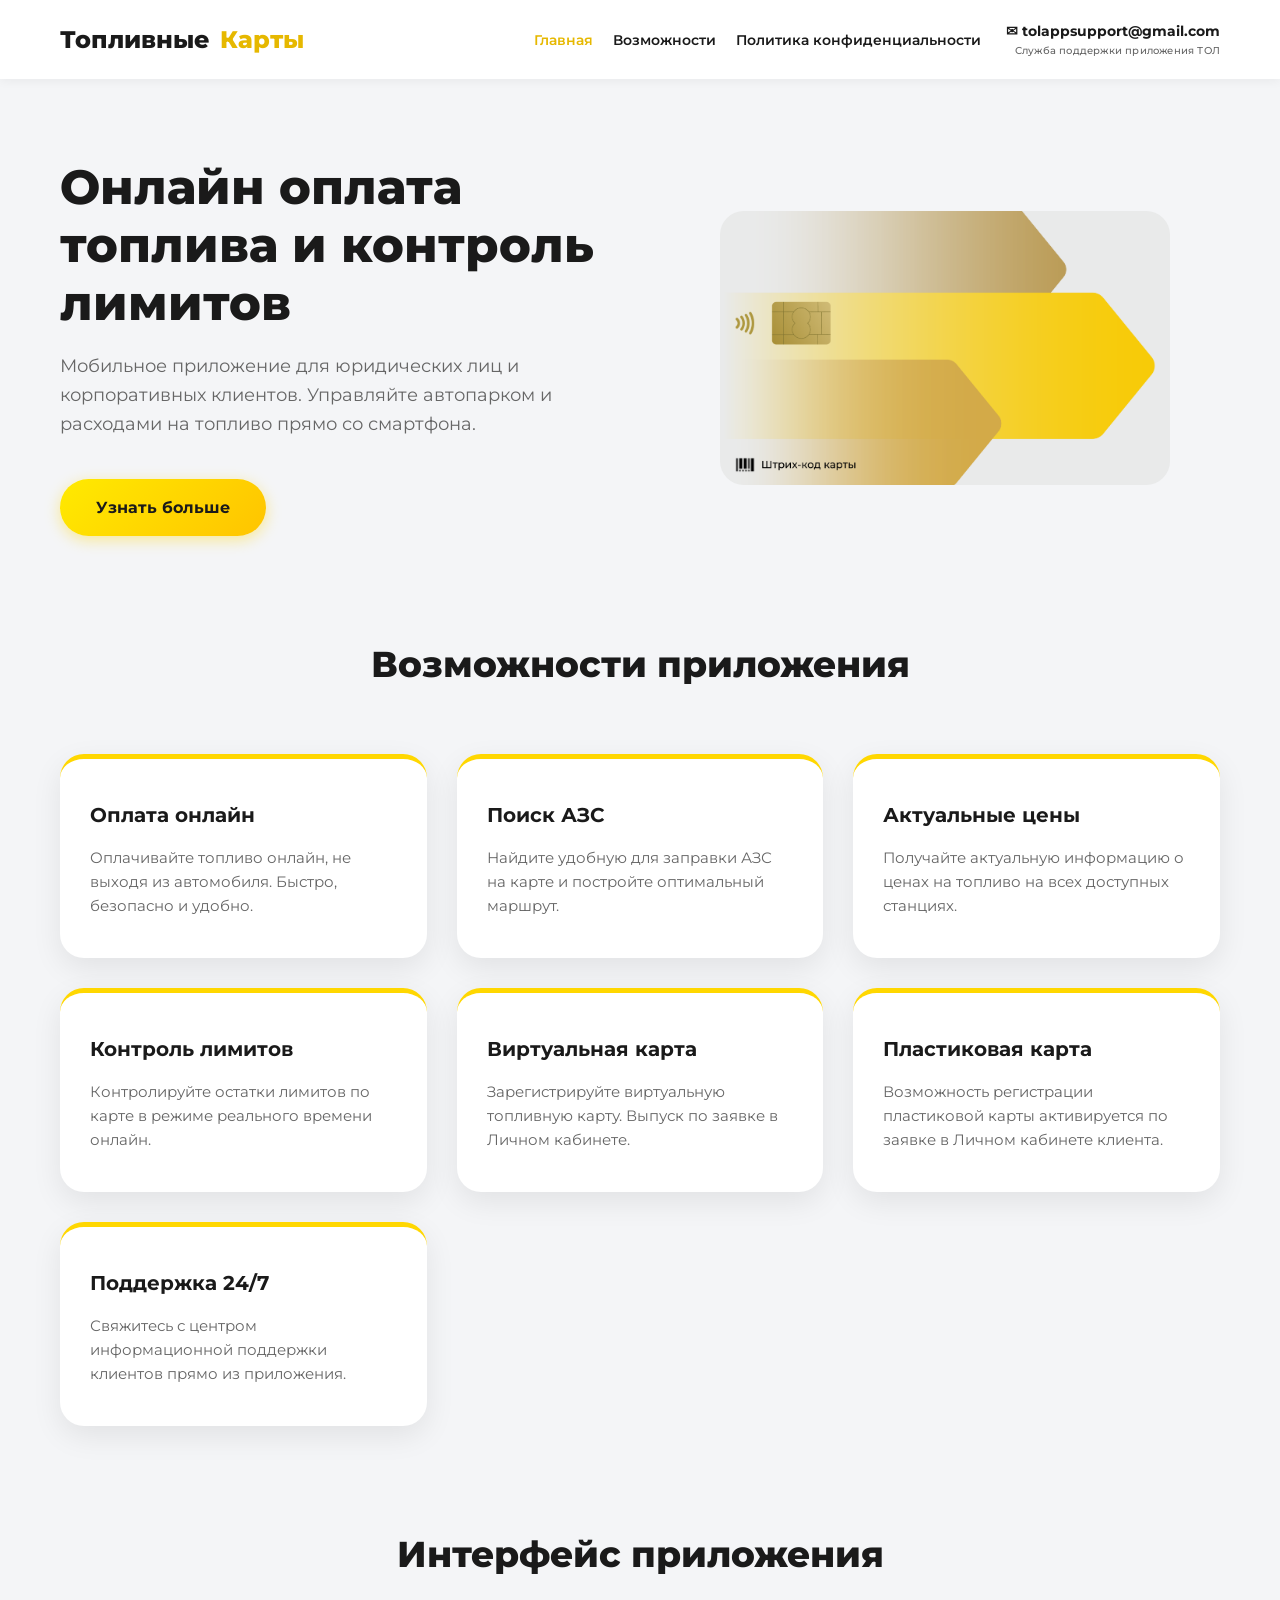
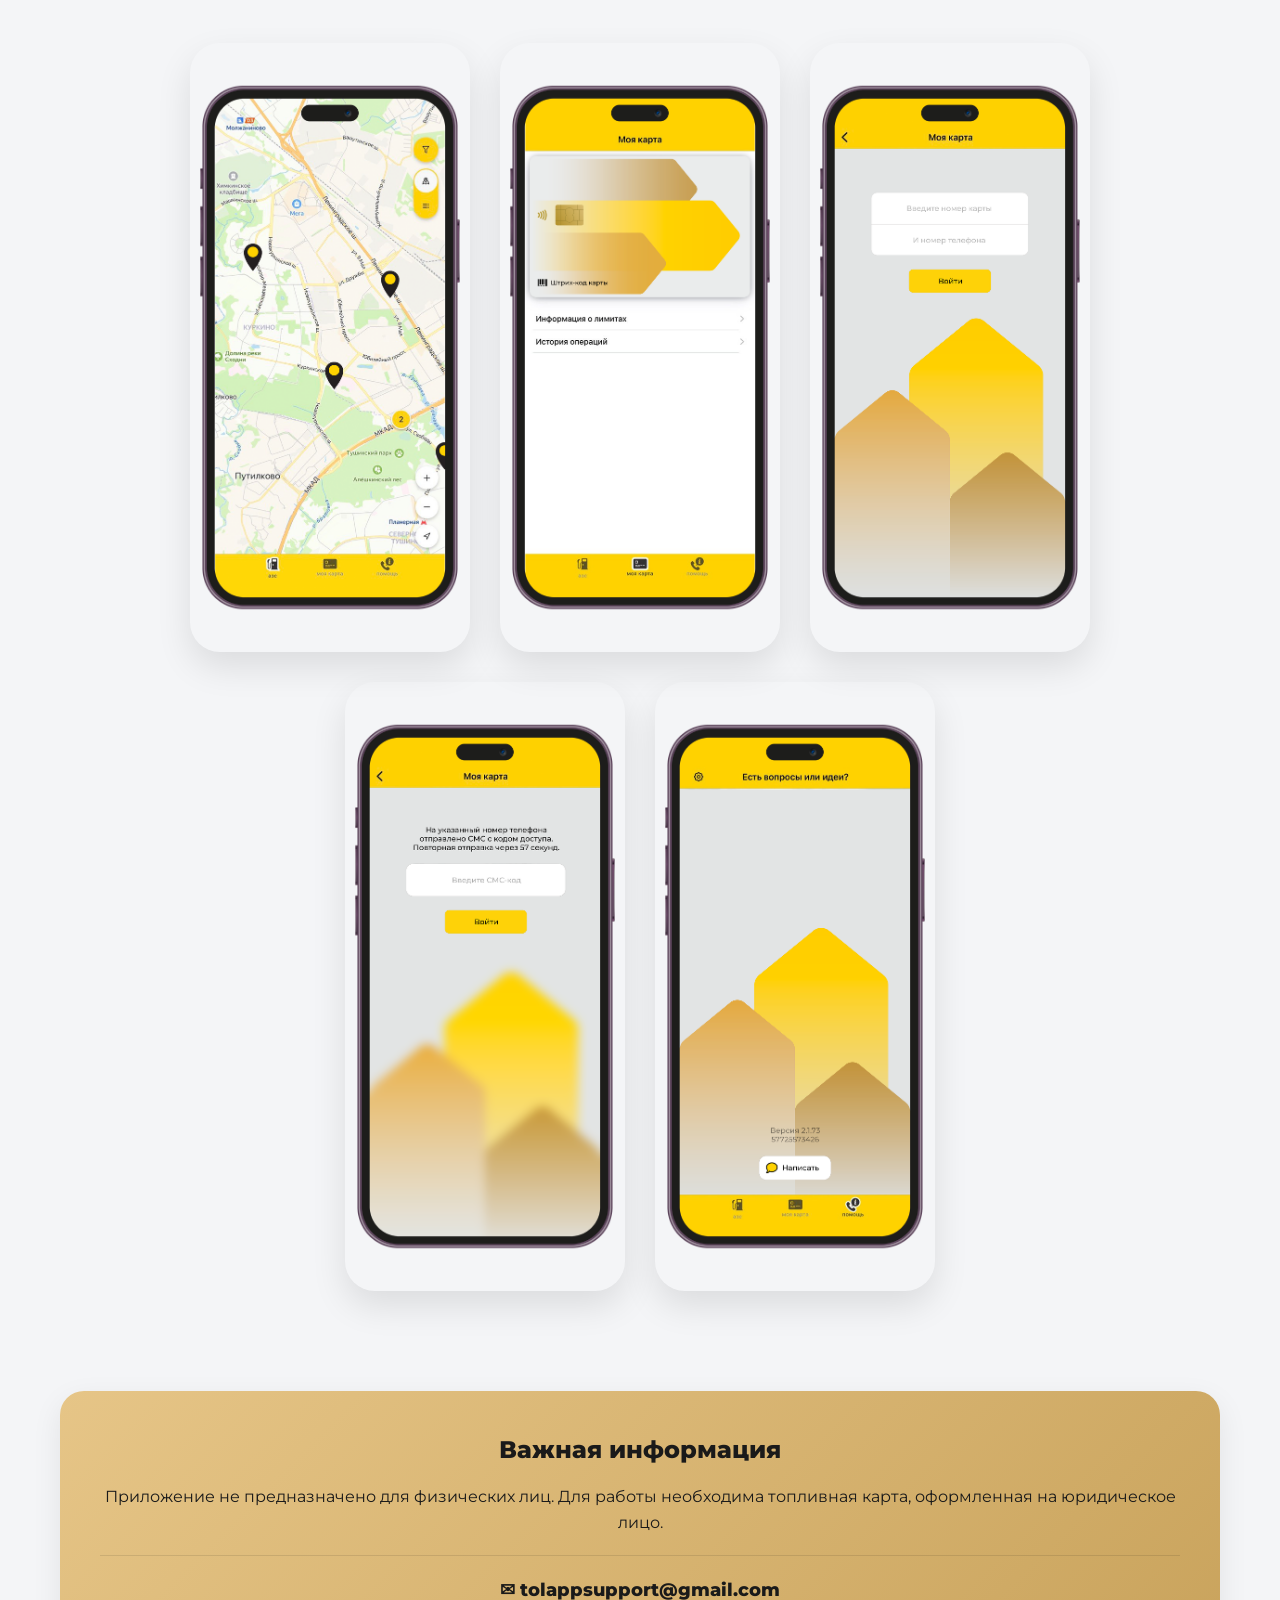
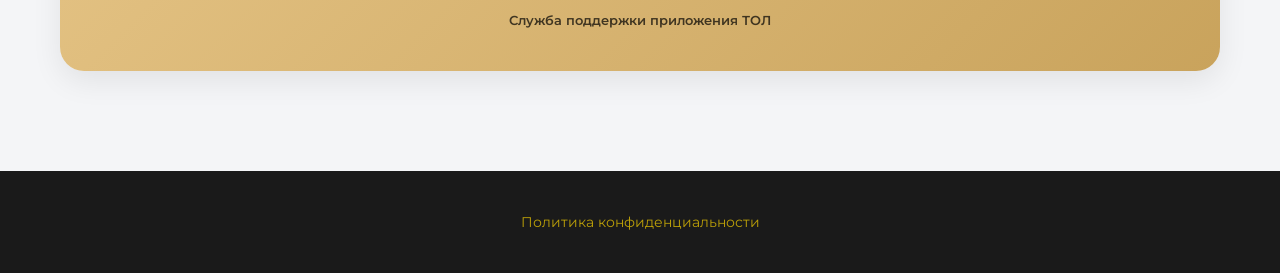
==== index.html @ 54d45ea9 "Add files via upload" ====
<!DOCTYPE html>
<html lang="ru">
<head>
    <meta charset="UTF-8">
    <meta name="viewport" content="width=device-width, initial-scale=1.0">
    <title>Топливные карты для бизнеса | Мобильное приложение</title>
    <link rel="stylesheet" href="style.css">
    <style>
        /* Стили для блока контактов в шапке */
        .header-contact {
            display: flex;
            flex-direction: column;
            align-items: flex-end;
            text-decoration: none;
            color: var(--text-dark);
            transition: color 0.3s;
            white-space: nowrap; /* Запрет переноса строк */
        }
        .header-contact:hover .contact-email {
            color: #E6B800;
        }
        .contact-email {
            font-weight: 700;
            font-size: 14px; /* Уменьшен размер */
            transition: color 0.3s;
        }
        .contact-subtext {
            font-size: 10px; /* Уменьшен размер */
            color: var(--text-muted);
            font-weight: 500;
            margin-top: 1px;
            letter-spacing: 0.2px;
        }
        
        /* Стили для блока поддержки внизу страницы */
        .support-section {
            margin-top: 20px;
            padding-top: 20px;
            border-top: 1px solid rgba(0, 0, 0, 0.1);
            display: flex;
            flex-direction: column;
            align-items: center;
            gap: 5px;
            white-space: nowrap; /* Запрет переноса строк */
        }
        .support-link {
            font-size: 18px; /* Немного уменьшен */
            font-weight: 800;
            color: var(--text-dark);
            text-decoration: none;
            display: flex;
            align-items: center;
            gap: 8px;
            transition: color 0.3s;
        }
        .support-link:hover {
            color: #b38f00; 
        }
        .support-text {
            font-size: 13px; /* Немного уменьшен */
            font-weight: 600;
            color: rgba(0, 0, 0, 0.7);
        }

        /* Адаптив для мобильных */
        @media (max-width: 900px) {
            .header-contact {
                display: none; 
            }
            .support-link {
                font-size: 16px;
            }
        }
        
        /* Навигация: уменьшаем отступы, чтобы всё влезло */
        .nav-links {
            gap: 20px; 
        }
        .nav-links a {
            font-size: 14px;
        }
    </style>
</head>
<body>

    <header>
        <nav>
            <a href="index.html" class="logo">Топливные <span>Карты</span></a>
            
            <div style="display: flex; align-items: center; gap: 25px;">
                <div class="nav-links">
                    <a href="index.html" class="active">Главная</a>
                    <a href="index.html#features">Возможности</a>
                    <a href="privacy.html">Политика конфиденциальности</a>
                </div>
                <!-- Блок контактов поддержки в шапке -->
                <a href="mailto:tolappsupport@gmail.com" class="header-contact" title="Написать в службу поддержки">
                    <span class="contact-email">✉ tolappsupport@gmail.com</span>
                    <span class="contact-subtext">Служба поддержки приложения ТОЛ</span>
                </a>
            </div>
        </nav>
    </header>

    <main>
        <!-- Hero Section -->
        <section class="hero">
            <div class="hero-content">
                <h1>Онлайн оплата топлива и контроль лимитов</h1>
                <p>Мобильное приложение для юридических лиц и корпоративных клиентов. Управляйте автопарком и расходами на топливо прямо со смартфона.</p>
                <a href="#features" class="btn">Узнать больше</a>
            </div>
            <div class="hero-image">
                <img src="card.png" alt="Топливная карта">
            </div>
        </section>

        <!-- Features Section -->
        <section id="features" class="container">
            <h2 class="section-title">Возможности приложения</h2>
            <div class="features-grid">
                <div class="feature-card">
                    <h3>Оплата онлайн</h3>
                    <p>Оплачивайте топливо онлайн, не выходя из автомобиля. Быстро, безопасно и удобно.</p>
                </div>
                <div class="feature-card">
                    <h3>Поиск АЗС</h3>
                    <p>Найдите удобную для заправки АЗС на карте и постройте оптимальный маршрут.</p>
                </div>
                <div class="feature-card">
                    <h3>Актуальные цены</h3>
                    <p>Получайте актуальную информацию о ценах на топливо на всех доступных станциях.</p>
                </div>
                <div class="feature-card">
                    <h3>Контроль лимитов</h3>
                    <p>Контролируйте остатки лимитов по карте в режиме реального времени онлайн.</p>
                </div>
                <div class="feature-card">
                    <h3>Виртуальная карта</h3>
                    <p>Зарегистрируйте виртуальную топливную карту. Выпуск по заявке в Личном кабинете.</p>
                </div>
                <div class="feature-card">
                    <h3>Пластиковая карта</h3>
                    <p>Возможность регистрации пластиковой карты активируется по заявке в Личном кабинете клиента.</p>
                </div>
                <div class="feature-card">
                    <h3>Поддержка 24/7</h3>
                    <p>Свяжитесь с центром информационной поддержки клиентов прямо из приложения.</p>
                </div>
            </div>
        </section>

        <!-- Gallery Section -->
        <section class="container">
            <h2 class="section-title">Интерфейс приложения</h2>
            <div class="gallery">
                <img src="screen-map.png" alt="Карта АЗС">
                <img src="screen-card.png" alt="Моя карта">
                <img src="screen-login.png" alt="Вход в приложение">
                <img src="screen-sms.png" alt="СМС код">
                <img src="screen-support.png" alt="Поддержка">
            </div>
        </section>

        <!-- Alert Section -->
        <section class="container">
            <div class="alert-box">
                <h3>Важная информация</h3>
                <p>Приложение не предназначено для физических лиц. Для работы необходима топливная карта, оформленная на юридическое лицо.</p>
                
                <!-- Блок поддержки внизу -->
                <div class="support-section">
                    <a href="mailto:tolappsupport@gmail.com" class="support-link">
                        ✉ tolappsupport@gmail.com
                    </a>
                    <span class="support-text">Служба поддержки приложения ТОЛ</span>
                </div>
            </div>
        </section>
    </main>

    <footer>
        <p><a href="privacy.html" style="color: #FFD700; text-decoration: none;">Политика конфиденциальности</a></p>
    </footer>

</body>
</html>
---- style.css ----
@import url('https://fonts.googleapis.com/css2?family=Montserrat:wght@400;500;600;700;800&display=swap');

:root {
    --primary-yellow: #FFD700;
    --primary-hover: #E6C200;
    --text-dark: #1A1A1A;
    --text-muted: #666666;
    --bg-light: #F4F5F7;
    --bg-white: #FFFFFF;
    --gradient-gold: linear-gradient(135deg, #e6c587 0%, #c9a35c 100%);
    --gradient-yellow: linear-gradient(135deg, #FFEA00 0%, #FFC400 100%);
    --border-radius: 24px;
    --shadow: 0 10px 30px rgba(0, 0, 0, 0.08);
}

* {
    margin: 0;
    padding: 0;
    box-sizing: border-box;
    font-family: 'Montserrat', sans-serif;
}

body {
    background-color: var(--bg-light);
    color: var(--text-dark);
    line-height: 1.6;
    overflow-x: hidden;
}

/* Навигация */
header {
    background: rgba(255, 255, 255, 0.95);
    backdrop-filter: blur(10px);
    position: sticky;
    top: 0;
    z-index: 100;
    box-shadow: 0 2px 10px rgba(0,0,0,0.05);
}

nav {
    max-width: 1200px;
    margin: 0 auto;
    padding: 20px;
    display: flex;
    justify-content: space-between;
    align-items: center;
}

.logo {
    font-size: 24px;
    font-weight: 800;
    color: var(--text-dark);
    text-decoration: none;
    display: flex;
    align-items: center;
    gap: 10px;
}

.logo span {
    color: #E6B800;
}

.nav-links {
    display: flex;
    gap: 30px;
}

.nav-links a {
    text-decoration: none;
    color: var(--text-dark);
    font-weight: 600;
    transition: color 0.3s;
}

.nav-links a:hover, .nav-links a.active {
    color: #E6B800;
}

/* Главный баннер */
.hero {
    max-width: 1200px;
    margin: 80px auto;
    padding: 0 20px;
    display: flex;
    align-items: center;
    gap: 60px;
}

.hero-content {
    flex: 1;
}

.hero-content h1 {
    font-size: 48px;
    line-height: 1.2;
    margin-bottom: 20px;
    font-weight: 800;
}

.hero-content p {
    font-size: 18px;
    color: var(--text-muted);
    margin-bottom: 40px;
    max-width: 500px;
}

.btn {
    display: inline-block;
    padding: 16px 36px;
    background: var(--gradient-yellow);
    color: var(--text-dark);
    text-decoration: none;
    font-weight: 700;
    border-radius: 50px;
    font-size: 16px;
    transition: transform 0.3s, box-shadow 0.3s;
    border: none;
    cursor: pointer;
    box-shadow: 0 4px 15px rgba(255, 215, 0, 0.4);
}

.btn:hover {
    transform: translateY(-3px);
    box-shadow: 0 8px 25px rgba(255, 215, 0, 0.6);
}

.hero-image {
    flex: 1;
    position: relative;
    display: flex;
    justify-content: center;
}

.hero-image img {
    width: 100%;
    max-width: 450px;
    border-radius: var(--border-radius);
    /* Убираем тень, если фон прозрачный, или оставляем для красоты */
}

/* Секции */
.section-title {
    text-align: center;
    font-size: 36px;
    font-weight: 800;
    margin-bottom: 60px;
}

.container {
    max-width: 1200px;
    margin: 100px auto;
    padding: 0 20px;
}

/* Сетка функций */
.features-grid {
    display: grid;
    grid-template-columns: repeat(auto-fit, minmax(320px, 1fr));
    gap: 30px;
}

.feature-card {
    background: var(--bg-white);
    padding: 40px 30px;
    border-radius: var(--border-radius);
    box-shadow: var(--shadow);
    transition: transform 0.3s;
    border-top: 5px solid var(--primary-yellow);
    position: relative;
    overflow: hidden;
}

.feature-card:hover {
    transform: translateY(-5px);
}

.feature-card h3 {
    font-size: 20px;
    margin-bottom: 15px;
    font-weight: 700;
}

.feature-card p {
    color: var(--text-muted);
    font-size: 15px;
}

/* Галерея скриншотов */
.gallery {
    display: flex;
    justify-content: center;
    gap: 30px;
    flex-wrap: wrap;
    margin-top: 50px;
}

.gallery img {
    width: 280px;
    border-radius: 30px;
    box-shadow: 0 15px 35px rgba(0,0,0,0.1);
    transition: transform 0.3s;
}

.gallery img:hover {
    transform: scale(1.05);
}

/* Блок предупреждения */
.alert-box {
    background: var(--gradient-gold);
    color: var(--text-dark);
    padding: 40px;
    border-radius: var(--border-radius);
    text-align: center;
    margin-top: 80px;
    box-shadow: var(--shadow);
}

.alert-box h3 {
    font-size: 24px;
    margin-bottom: 15px;
    font-weight: 800;
}

/* Страница Политики */
.policy-content {
    background: var(--bg-white);
    padding: 60px;
    border-radius: var(--border-radius);
    box-shadow: var(--shadow);
}

.policy-content h1 {
    font-size: 32px;
    margin-bottom: 30px;
    text-align: center;
}

.policy-content h2 {
    font-size: 20px;
    margin: 30px 0 15px 0;
    color: #E6B800;
}

.policy-content p, .policy-content li {
    margin-bottom: 15px;
    color: var(--text-muted);
    font-size: 15px;
    text-align: justify;
}

.policy-content ul {
    padding-left: 20px;
    margin-bottom: 20px;
}

/* Футер */
footer {
    background: var(--text-dark);
    color: var(--bg-white);
    padding: 40px 20px;
    text-align: center;
    margin-top: 100px;
}

footer p {
    opacity: 0.7;
    font-size: 14px;
}

/* Адаптивность */
@media (max-width: 900px) {
    .hero {
        flex-direction: column;
        text-align: center;
        margin-top: 40px;
    }
    .hero-content p {
        margin: 0 auto 30px auto;
    }
    .nav-links {
        display: none; /* Для простоты на мобильных скрываем меню */
    }
    .policy-content {
        padding: 30px 20px;
    }
    .gallery img {
        width: 100%;
        max-width: 300px;
    }
}
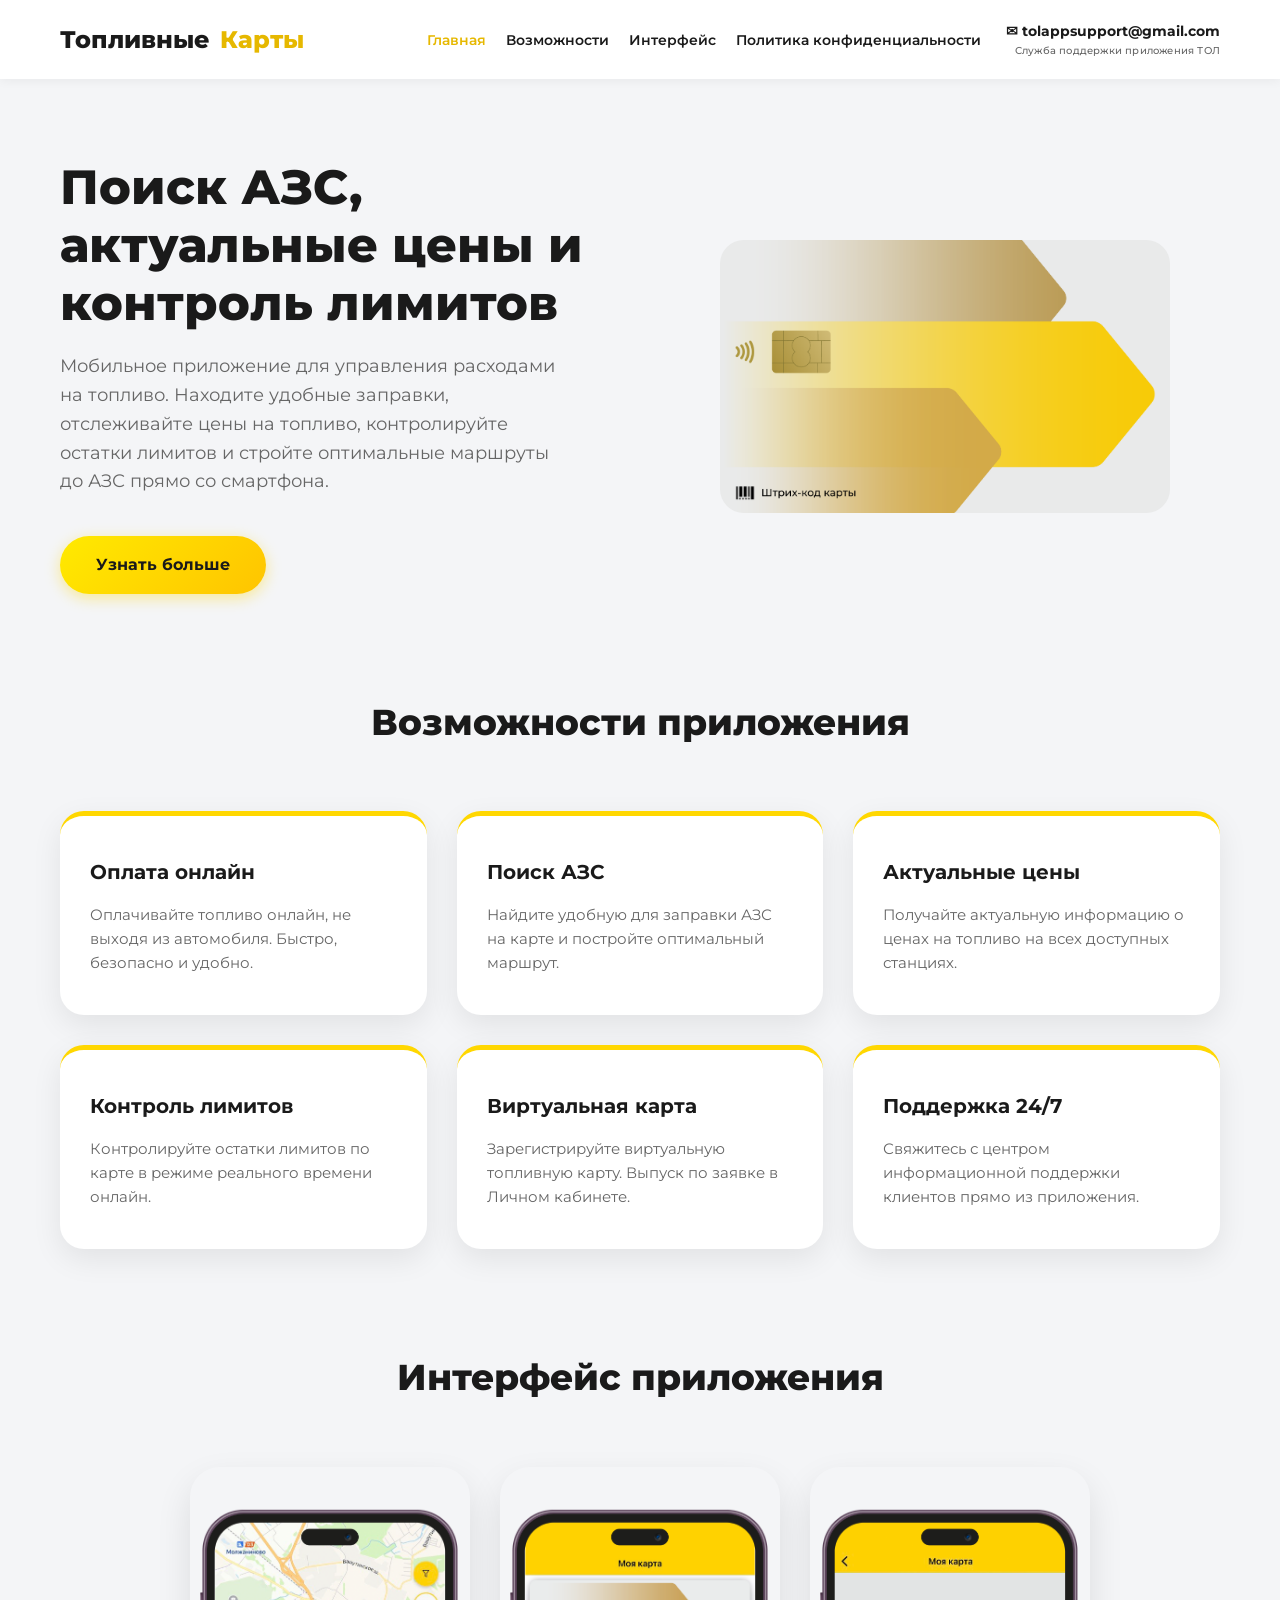
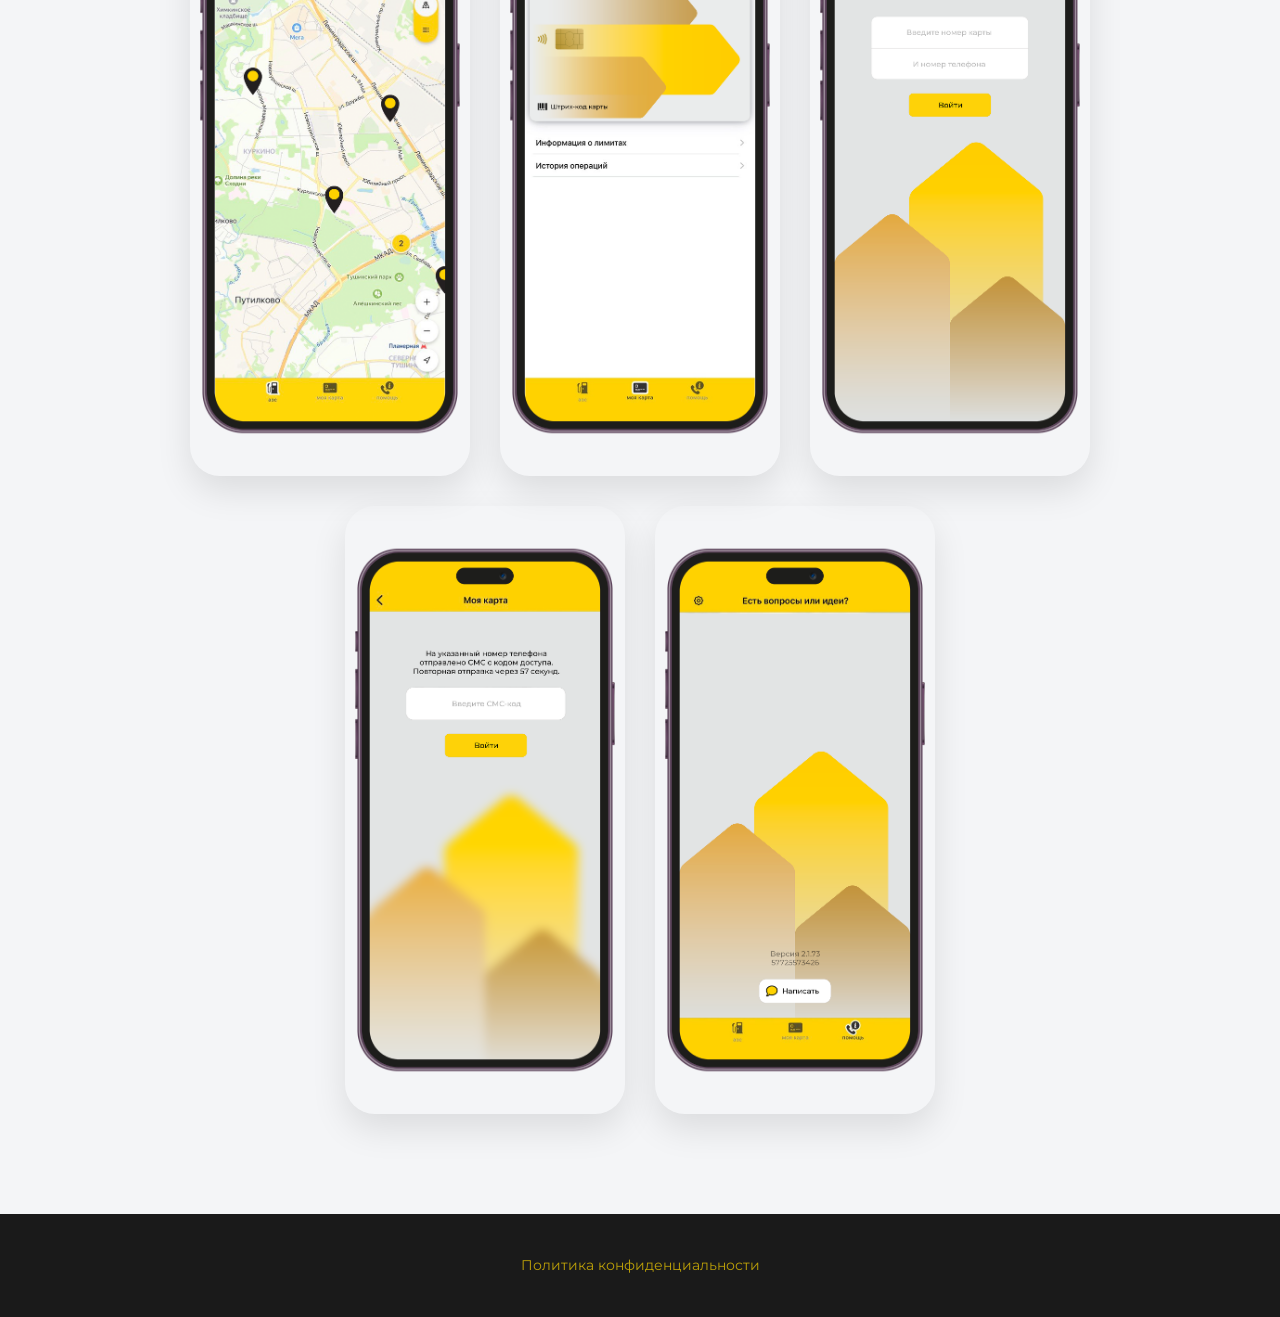
==== commit dbf6c05b: "Add files via upload" ====
--- a/index.html
+++ b/index.html
@@ -1,187 +1,147 @@
-<!DOCTYPE html>
-<html lang="ru">
-<head>
-    <meta charset="UTF-8">
-    <meta name="viewport" content="width=device-width, initial-scale=1.0">
-    <title>Топливные карты для бизнеса | Мобильное приложение</title>
-    <link rel="stylesheet" href="style.css">
-    <style>
-        /* Стили для блока контактов в шапке */
-        .header-contact {
-            display: flex;
-            flex-direction: column;
-            align-items: flex-end;
-            text-decoration: none;
-            color: var(--text-dark);
-            transition: color 0.3s;
-            white-space: nowrap; /* Запрет переноса строк */
-        }
-        .header-contact:hover .contact-email {
-            color: #E6B800;
-        }
-        .contact-email {
-            font-weight: 700;
-            font-size: 14px; /* Уменьшен размер */
-            transition: color 0.3s;
-        }
-        .contact-subtext {
-            font-size: 10px; /* Уменьшен размер */
-            color: var(--text-muted);
-            font-weight: 500;
-            margin-top: 1px;
-            letter-spacing: 0.2px;
-        }
-        
-        /* Стили для блока поддержки внизу страницы */
-        .support-section {
-            margin-top: 20px;
-            padding-top: 20px;
-            border-top: 1px solid rgba(0, 0, 0, 0.1);
-            display: flex;
-            flex-direction: column;
-            align-items: center;
-            gap: 5px;
-            white-space: nowrap; /* Запрет переноса строк */
-        }
-        .support-link {
-            font-size: 18px; /* Немного уменьшен */
-            font-weight: 800;
-            color: var(--text-dark);
-            text-decoration: none;
-            display: flex;
-            align-items: center;
-            gap: 8px;
-            transition: color 0.3s;
-        }
-        .support-link:hover {
-            color: #b38f00; 
-        }
-        .support-text {
-            font-size: 13px; /* Немного уменьшен */
-            font-weight: 600;
-            color: rgba(0, 0, 0, 0.7);
-        }
-
-        /* Адаптив для мобильных */
-        @media (max-width: 900px) {
-            .header-contact {
-                display: none; 
-            }
-            .support-link {
-                font-size: 16px;
-            }
-        }
-        
-        /* Навигация: уменьшаем отступы, чтобы всё влезло */
-        .nav-links {
-            gap: 20px; 
-        }
-        .nav-links a {
-            font-size: 14px;
-        }
-    </style>
-</head>
-<body>
-
-    <header>
-        <nav>
-            <a href="index.html" class="logo">Топливные <span>Карты</span></a>
-            
-            <div style="display: flex; align-items: center; gap: 25px;">
-                <div class="nav-links">
-                    <a href="index.html" class="active">Главная</a>
-                    <a href="index.html#features">Возможности</a>
-                    <a href="privacy.html">Политика конфиденциальности</a>
-                </div>
-                <!-- Блок контактов поддержки в шапке -->
-                <a href="mailto:tolappsupport@gmail.com" class="header-contact" title="Написать в службу поддержки">
-                    <span class="contact-email">✉ tolappsupport@gmail.com</span>
-                    <span class="contact-subtext">Служба поддержки приложения ТОЛ</span>
-                </a>
-            </div>
-        </nav>
-    </header>
-
-    <main>
-        <!-- Hero Section -->
-        <section class="hero">
-            <div class="hero-content">
-                <h1>Онлайн оплата топлива и контроль лимитов</h1>
-                <p>Мобильное приложение для юридических лиц и корпоративных клиентов. Управляйте автопарком и расходами на топливо прямо со смартфона.</p>
-                <a href="#features" class="btn">Узнать больше</a>
-            </div>
-            <div class="hero-image">
-                <img src="card.png" alt="Топливная карта">
-            </div>
-        </section>
-
-        <!-- Features Section -->
-        <section id="features" class="container">
-            <h2 class="section-title">Возможности приложения</h2>
-            <div class="features-grid">
-                <div class="feature-card">
-                    <h3>Оплата онлайн</h3>
-                    <p>Оплачивайте топливо онлайн, не выходя из автомобиля. Быстро, безопасно и удобно.</p>
-                </div>
-                <div class="feature-card">
-                    <h3>Поиск АЗС</h3>
-                    <p>Найдите удобную для заправки АЗС на карте и постройте оптимальный маршрут.</p>
-                </div>
-                <div class="feature-card">
-                    <h3>Актуальные цены</h3>
-                    <p>Получайте актуальную информацию о ценах на топливо на всех доступных станциях.</p>
-                </div>
-                <div class="feature-card">
-                    <h3>Контроль лимитов</h3>
-                    <p>Контролируйте остатки лимитов по карте в режиме реального времени онлайн.</p>
-                </div>
-                <div class="feature-card">
-                    <h3>Виртуальная карта</h3>
-                    <p>Зарегистрируйте виртуальную топливную карту. Выпуск по заявке в Личном кабинете.</p>
-                </div>
-                <div class="feature-card">
-                    <h3>Пластиковая карта</h3>
-                    <p>Возможность регистрации пластиковой карты активируется по заявке в Личном кабинете клиента.</p>
-                </div>
-                <div class="feature-card">
-                    <h3>Поддержка 24/7</h3>
-                    <p>Свяжитесь с центром информационной поддержки клиентов прямо из приложения.</p>
-                </div>
-            </div>
-        </section>
-
-        <!-- Gallery Section -->
-        <section class="container">
-            <h2 class="section-title">Интерфейс приложения</h2>
-            <div class="gallery">
-                <img src="screen-map.png" alt="Карта АЗС">
-                <img src="screen-card.png" alt="Моя карта">
-                <img src="screen-login.png" alt="Вход в приложение">
-                <img src="screen-sms.png" alt="СМС код">
-                <img src="screen-support.png" alt="Поддержка">
-            </div>
-        </section>
-
-        <!-- Alert Section -->
-        <section class="container">
-            <div class="alert-box">
-                <h3>Важная информация</h3>
-                <p>Приложение не предназначено для физических лиц. Для работы необходима топливная карта, оформленная на юридическое лицо.</p>
-                
-                <!-- Блок поддержки внизу -->
-                <div class="support-section">
-                    <a href="mailto:tolappsupport@gmail.com" class="support-link">
-                        ✉ tolappsupport@gmail.com
-                    </a>
-                    <span class="support-text">Служба поддержки приложения ТОЛ</span>
-                </div>
-            </div>
-        </section>
-    </main>
-
-    <footer>
-        <p><a href="privacy.html" style="color: #FFD700; text-decoration: none;">Политика конфиденциальности</a></p>
-    </footer>
-
-</body>
+<!DOCTYPE html>
+<html lang="ru">
+<head>
+    <meta charset="UTF-8">
+    <meta name="viewport" content="width=device-width, initial-scale=1.0">
+    <title>Топливные карты | Мобильное приложение ТОЛ</title>
+    <link rel="stylesheet" href="style.css">
+    <style>
+        /* --- Стили для шапки и контактов --- */
+        .header-contact {
+            display: flex;
+            flex-direction: column;
+            align-items: flex-end;
+            text-decoration: none;
+            color: var(--text-dark);
+            transition: color 0.3s;
+            white-space: nowrap;
+        }
+        .header-contact:hover .contact-email {
+            color: #E6B800;
+        }
+        .contact-email {
+            font-weight: 700;
+            font-size: 14px;
+            transition: color 0.3s;
+        }
+        .contact-subtext {
+            font-size: 10px;
+            color: var(--text-muted);
+            font-weight: 500;
+            margin-top: 1px;
+            letter-spacing: 0.2px;
+        }
+        
+        /* --- Адаптив для мобильных --- */
+        @media (max-width: 900px) {
+            .header-contact {
+                display: none; 
+            }
+            .nav-links {
+                display: none;
+            }
+        }
+        
+        /* --- Навигация: уменьшаем отступы, чтобы всё влезло в одну строку --- */
+        .nav-links {
+            gap: 20px; 
+        }
+        .nav-links a {
+            font-size: 14px;
+        }
+
+        /* --- Дополнительные улучшения для карточек --- */
+        .feature-card {
+            transition: transform 0.3s, box-shadow 0.3s;
+        }
+        .feature-card:hover {
+            transform: translateY(-8px);
+            box-shadow: 0 15px 35px rgba(0, 0, 0, 0.12);
+        }
+    </style>
+</head>
+<body>
+
+    <header>
+        <nav>
+            <a href="index.html" class="logo">Топливные <span>Карты</span></a>
+            
+            <div style="display: flex; align-items: center; gap: 25px;">
+                <div class="nav-links">
+                    <a href="index.html" class="active">Главная</a>
+                    <a href="#features">Возможности</a>
+                    <a href="#gallery">Интерфейс</a>
+                    <a href="privacy.html">Политика конфиденциальности</a>
+                </div>
+                <!-- Блок контактов поддержки в шапке -->
+                <a href="mailto:tolappsupport@gmail.com" class="header-contact" title="Написать в службу поддержки">
+                    <span class="contact-email">✉ tolappsupport@gmail.com</span>
+                    <span class="contact-subtext">Служба поддержки приложения ТОЛ</span>
+                </a>
+            </div>
+        </nav>
+    </header>
+
+    <main>
+        <!-- Hero Section -->
+        <section class="hero">
+            <div class="hero-content">
+                <h1>Поиск АЗС, актуальные цены и контроль лимитов</h1>
+                <p>Мобильное приложение для управления расходами на топливо. Находите удобные заправки, отслеживайте цены на топливо, контролируйте остатки лимитов и стройте оптимальные маршруты до АЗС прямо со смартфона.</p>
+                <a href="#features" class="btn">Узнать больше</a>
+            </div>
+            <div class="hero-image">
+                <img src="card.png" alt="Топливная карта ТОЛ">
+            </div>
+        </section>
+
+        <!-- Features Section -->
+        <section id="features" class="container">
+            <h2 class="section-title">Возможности приложения</h2>
+            <div class="features-grid">
+                <div class="feature-card">
+                    <h3>Оплата онлайн</h3>
+                    <p>Оплачивайте топливо онлайн, не выходя из автомобиля. Быстро, безопасно и удобно.</p>
+                </div>
+                <div class="feature-card">
+                    <h3>Поиск АЗС</h3>
+                    <p>Найдите удобную для заправки АЗС на карте и постройте оптимальный маршрут.</p>
+                </div>
+                <div class="feature-card">
+                    <h3>Актуальные цены</h3>
+                    <p>Получайте актуальную информацию о ценах на топливо на всех доступных станциях.</p>
+                </div>
+                <div class="feature-card">
+                    <h3>Контроль лимитов</h3>
+                    <p>Контролируйте остатки лимитов по карте в режиме реального времени онлайн.</p>
+                </div>
+                <div class="feature-card">
+                    <h3>Виртуальная карта</h3>
+                    <p>Зарегистрируйте виртуальную топливную карту. Выпуск по заявке в Личном кабинете.</p>
+                </div>
+                <div class="feature-card">
+                    <h3>Поддержка 24/7</h3>
+                    <p>Свяжитесь с центром информационной поддержки клиентов прямо из приложения.</p>
+                </div>
+            </div>
+        </section>
+
+        <!-- Gallery Section -->
+        <section id="gallery" class="container">
+            <h2 class="section-title">Интерфейс приложения</h2>
+            <div class="gallery">
+                <img src="screen-map.png" alt="Карта АЗС">
+                <img src="screen-card.png" alt="Моя карта">
+                <img src="screen-login.png" alt="Вход в приложение">
+                <img src="screen-sms.png" alt="СМС код">
+                <img src="screen-support.png" alt="Поддержка">
+            </div>
+        </section>
+    </main>
+
+    <footer>
+        <p><a href="privacy.html" style="color: #FFD700; text-decoration: none;">Политика конфиденциальности</a></p>
+    </footer>
+
+</body>
 </html>
